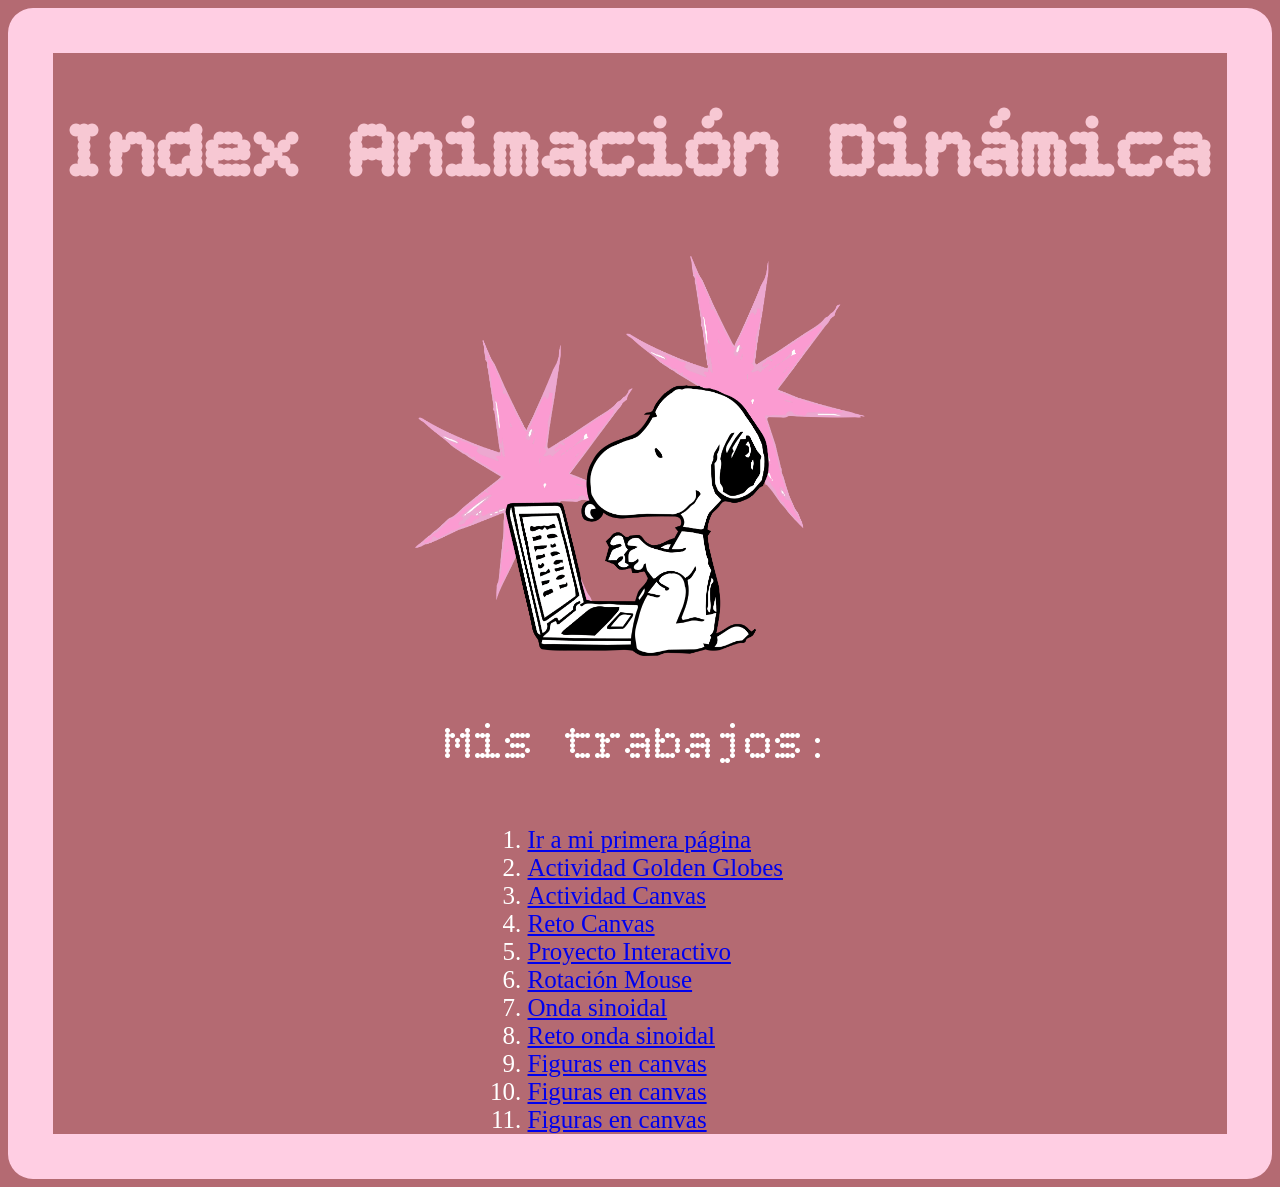
==== index.html @ cec9c843 "Update index.html" ====
<!doctype html>
<html>
 <head>
    <link rel="preconnect" href="https://fonts.googleapis.com">
<link rel="preconnect" href="https://fonts.gstatic.com" crossorigin>
<link href="https://fonts.googleapis.com/css2?family=Bitcount+Single:wght@100..900&display=swap" rel="stylesheet">
   <meta charset="utf-8">
   <title> Index</title>
   <style>
    body {
        background-color: rgb(180, 106, 114);
        font-size: 40px;
        text-align: center;
        border: 45px solid rgb(255, 206, 227);
    border-radius: 25px;
    padding: 2opx;
    }
    h1 {
        font-family: "Bitcount Single", sans-serif;
        color: rgb(247, 200, 211);
        text-align: center;
    }
    p{
        font-family: "Bitcount Single";
        color: white;
        font-size: 50px;
        text-align: center;
    }
    ol {
     margin: 0px auto;
     padding-left: 400px;
     text-align: left;
     max-width: 25em;
     font-size: 25px;
     color: white;
    }
   </style>
 </head>
 <body>
    <h1> Index Animación Dinámica</h1>
    <img src="snoopcomp.png" alt="snoopy" width="450" height="400" >
    <p> Mis trabajos:</p>
    <ol>
        <li><a href="pagina01.html">Ir a mi primera página</a></li> 
         <li><a href="ActGB/pagina2-1.html">Actividad Golden Globes</a></li> 
         <li><a href="A4CANVAS/pagina4-1.html">Actividad Canvas</a></li>
     <li><a href="reto-canvas/pagina-img-animada.html">Reto Canvas</a></li>
      <li><a href="proyecto/07-key-codes.html">Proyecto Interactivo</a></li>
      <li><a href="rotacionMouse/calamouse.html">Rotación Mouse</a></li>
      <li><a href="coseno/coseno.html">Onda sinoidal</a></li>
    <li><a href="reto/retoestrella.html">Reto onda sinoidal</a></li>
     <li><a href="figcanvas/figcanvas.html">Figuras en canvas</a></li>
      <li><a href="canvaspaint/canvaspaint.html">Figuras en canvas</a></li>
      <li><a href="relojact/reloj_gato.html">Figuras en canvas</a></li>


    </ol>
 </body>

</html>
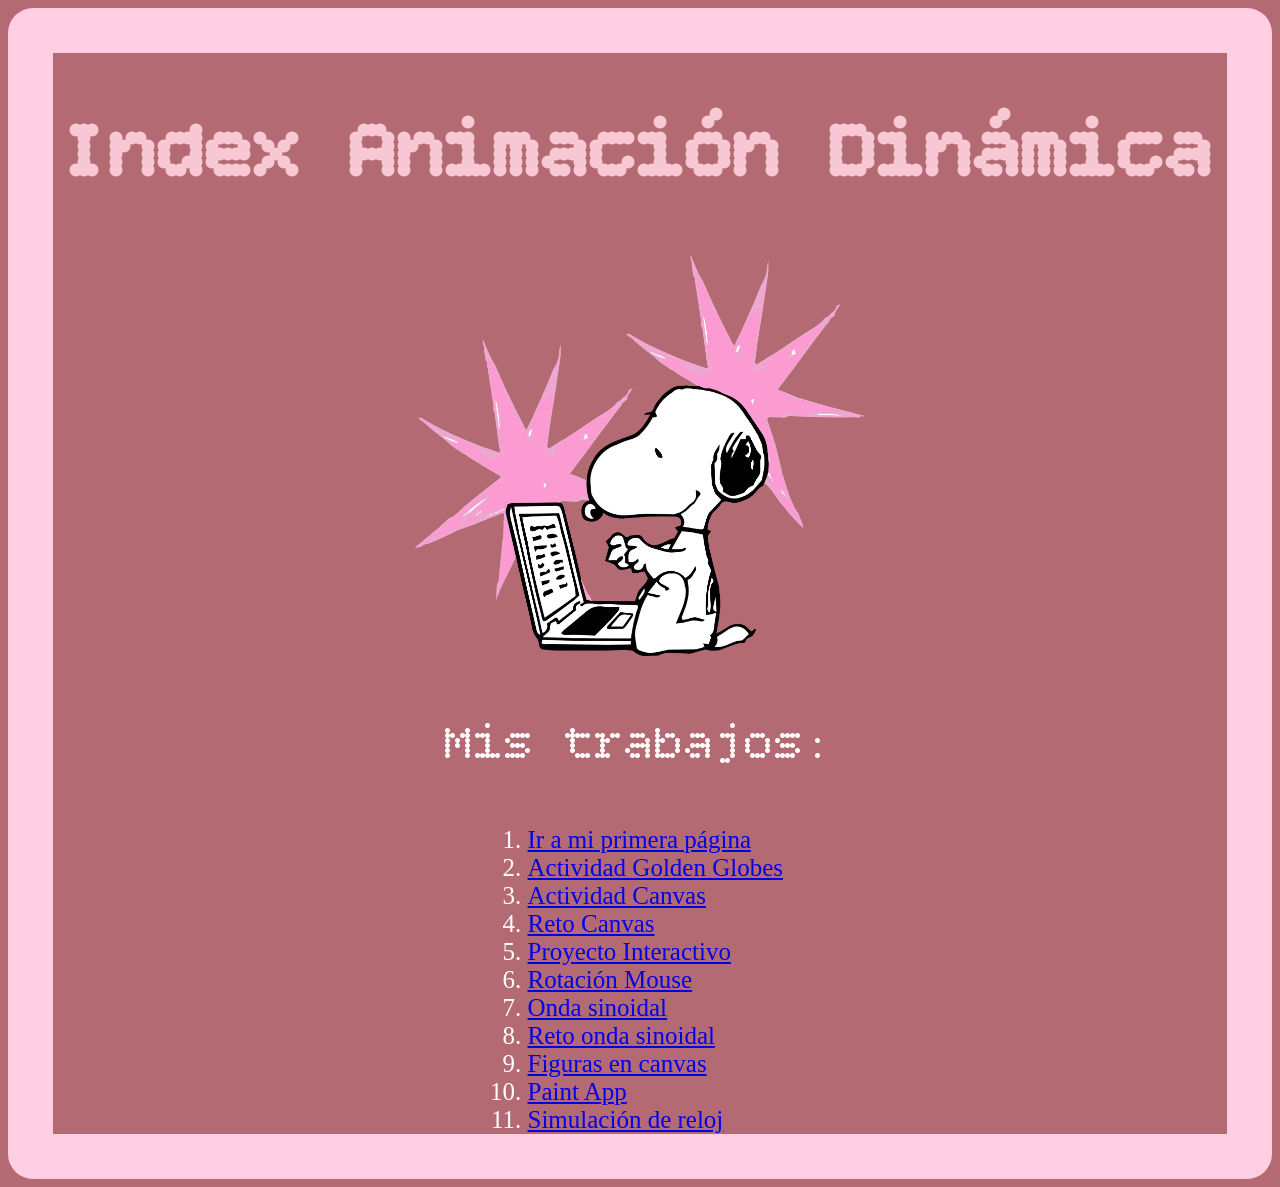
==== commit 4f58126c: "Update index.html" ====
--- a/index.html
+++ b/index.html
@@ -50,8 +50,8 @@
       <li><a href="coseno/coseno.html">Onda sinoidal</a></li>
     <li><a href="reto/retoestrella.html">Reto onda sinoidal</a></li>
      <li><a href="figcanvas/figcanvas.html">Figuras en canvas</a></li>
-      <li><a href="canvaspaint/canvaspaint.html">Figuras en canvas</a></li>
-      <li><a href="relojact/reloj_gato.html">Figuras en canvas</a></li>
+      <li><a href="canvaspaint/canvaspaint.html">Paint App</a></li>
+      <li><a href="relojact/reloj_gato.html">Simulación de reloj</a></li>
 
 
     </ol>
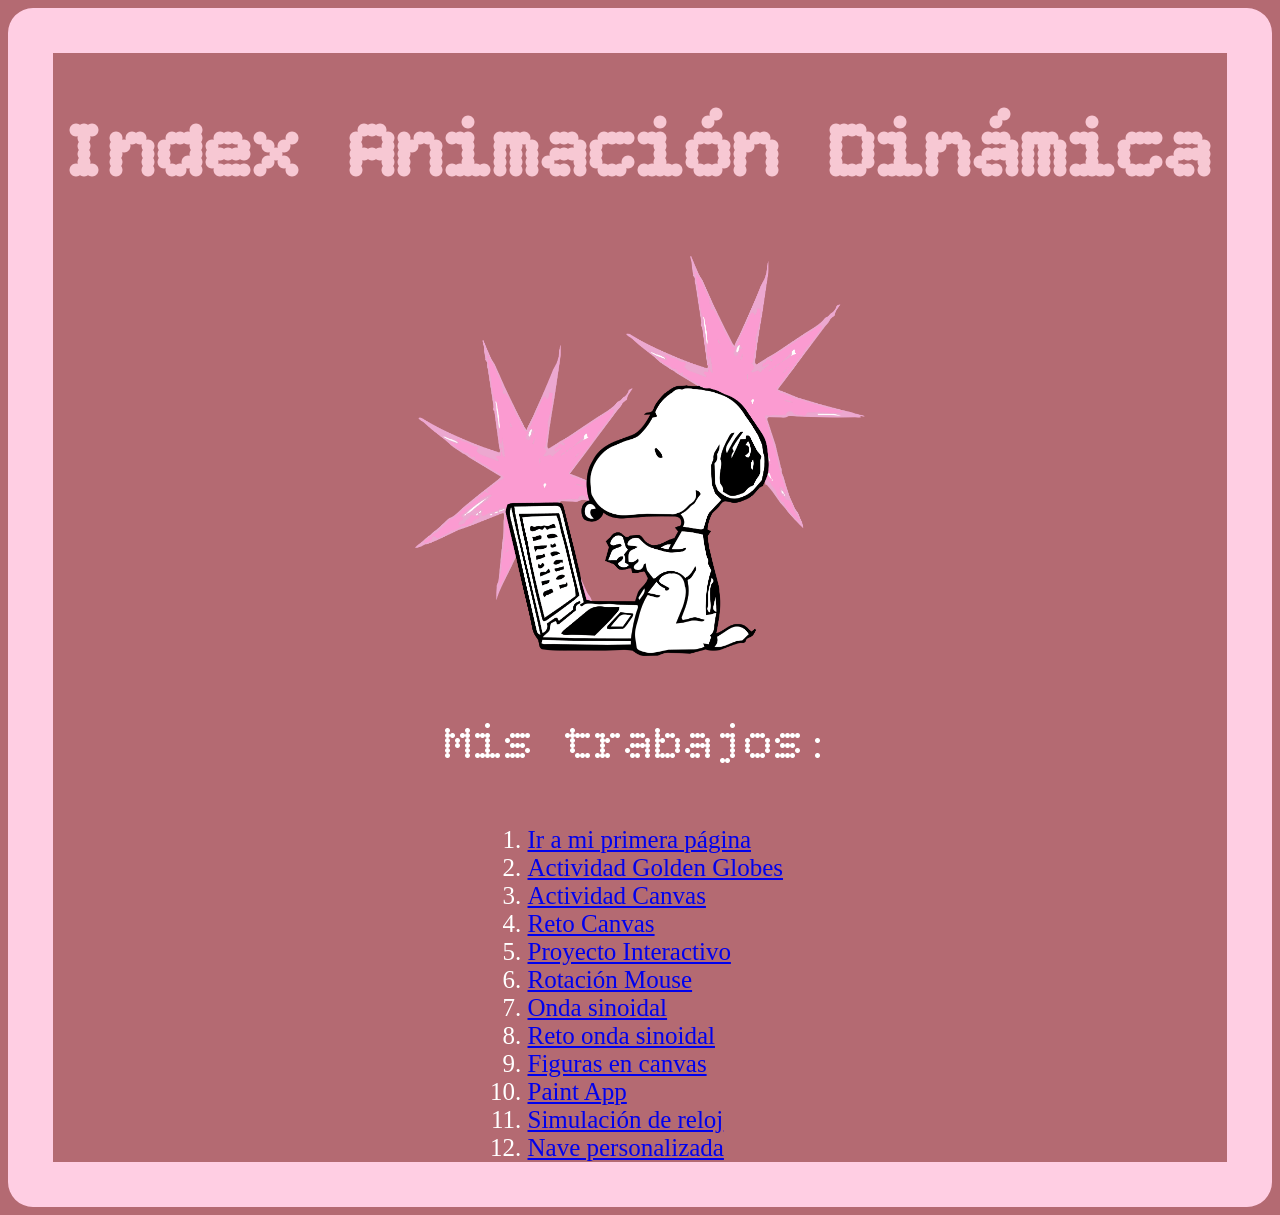
==== commit dee3afc5: "Update index.html" ====
--- a/index.html
+++ b/index.html
@@ -52,6 +52,7 @@
      <li><a href="figcanvas/figcanvas.html">Figuras en canvas</a></li>
       <li><a href="canvaspaint/canvaspaint.html">Paint App</a></li>
       <li><a href="relojact/reloj_gato.html">Simulación de reloj</a></li>
+      <li><a href="Nave/index.html">Nave personalizada</a></li>
 
 
     </ol>
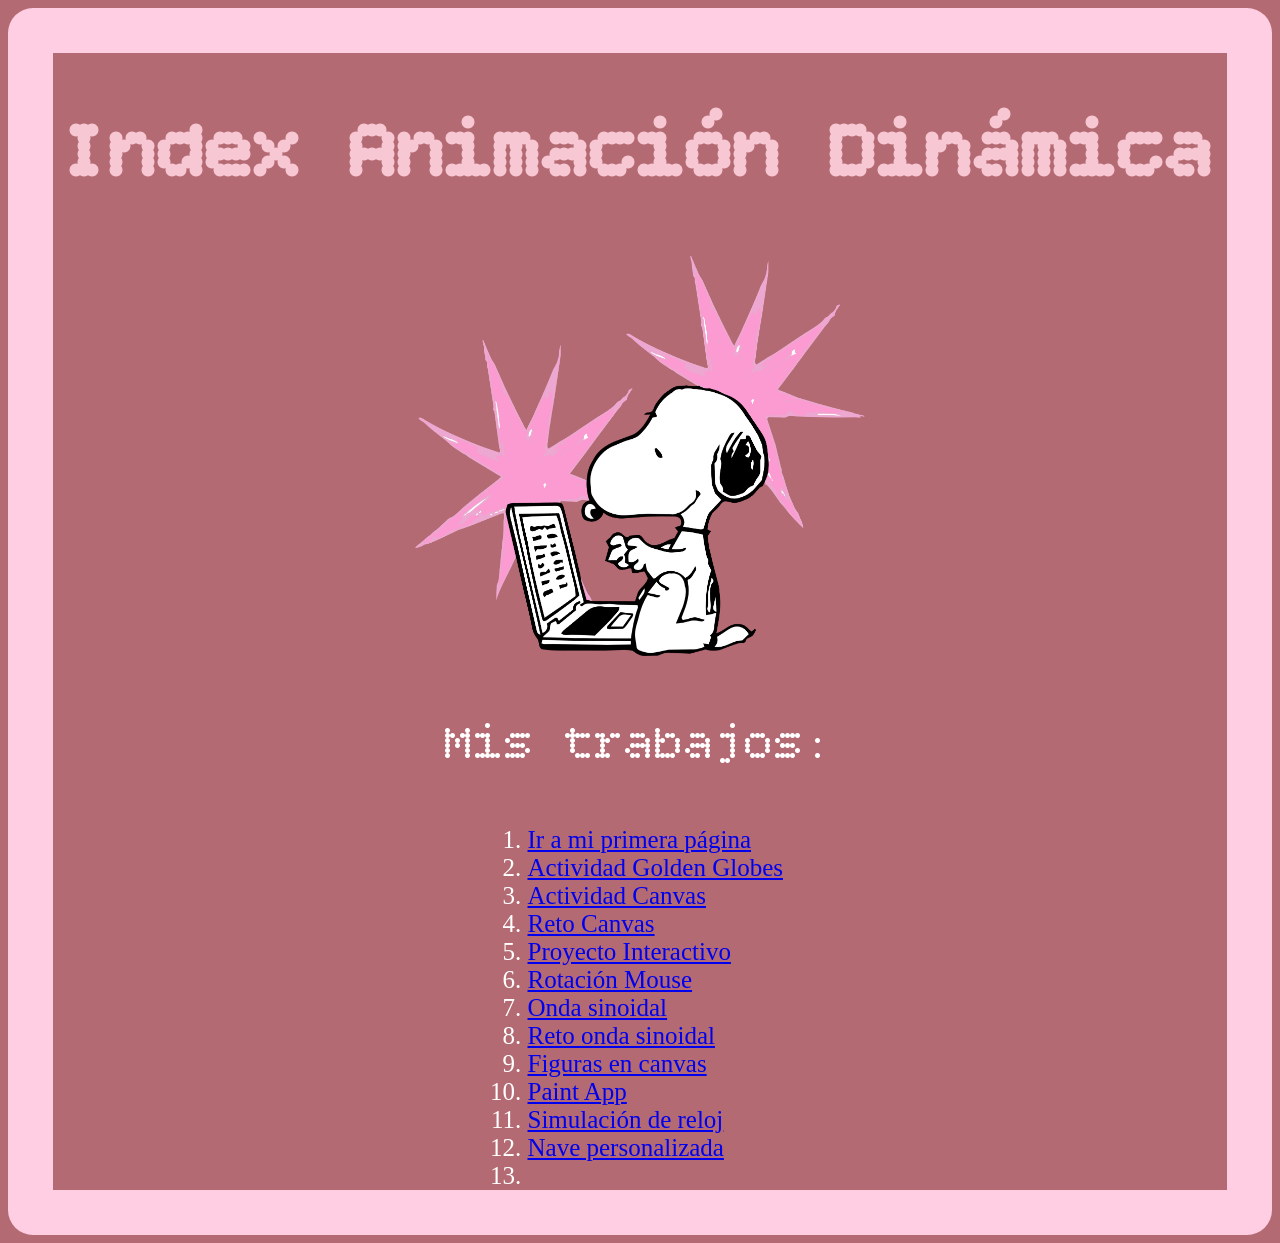
==== commit b52fa972: "Update index.html" ====
--- a/index.html
+++ b/index.html
@@ -53,6 +53,8 @@
       <li><a href="canvaspaint/canvaspaint.html">Paint App</a></li>
       <li><a href="relojact/reloj_gato.html">Simulación de reloj</a></li>
       <li><a href="Nave/index.html">Nave personalizada</a></li>
+      <li><a href="model/index.html"Modelo 3D</a></li>
+
 
 
     </ol>
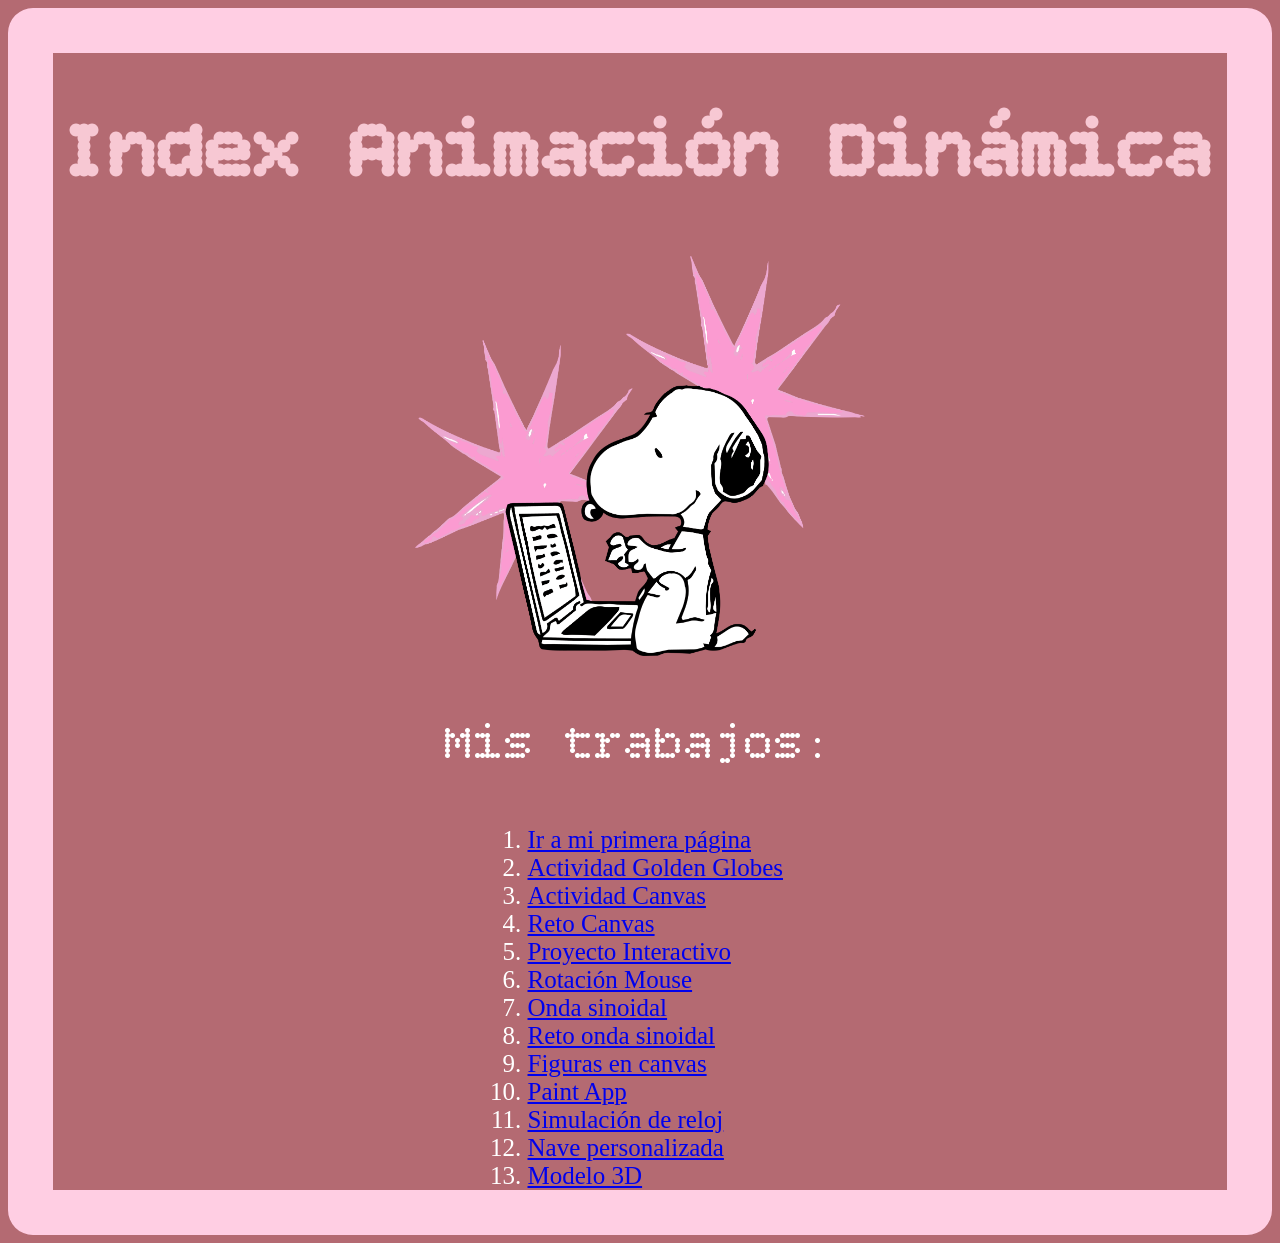
==== commit 9444d1bb: "Update index.html" ====
--- a/index.html
+++ b/index.html
@@ -53,7 +53,7 @@
       <li><a href="canvaspaint/canvaspaint.html">Paint App</a></li>
       <li><a href="relojact/reloj_gato.html">Simulación de reloj</a></li>
       <li><a href="Nave/index.html">Nave personalizada</a></li>
-      <li><a href="model/index.html"Modelo 3D</a></li>
+      <li><a href="model/index.html">Modelo 3D</a></li>
 
 
 
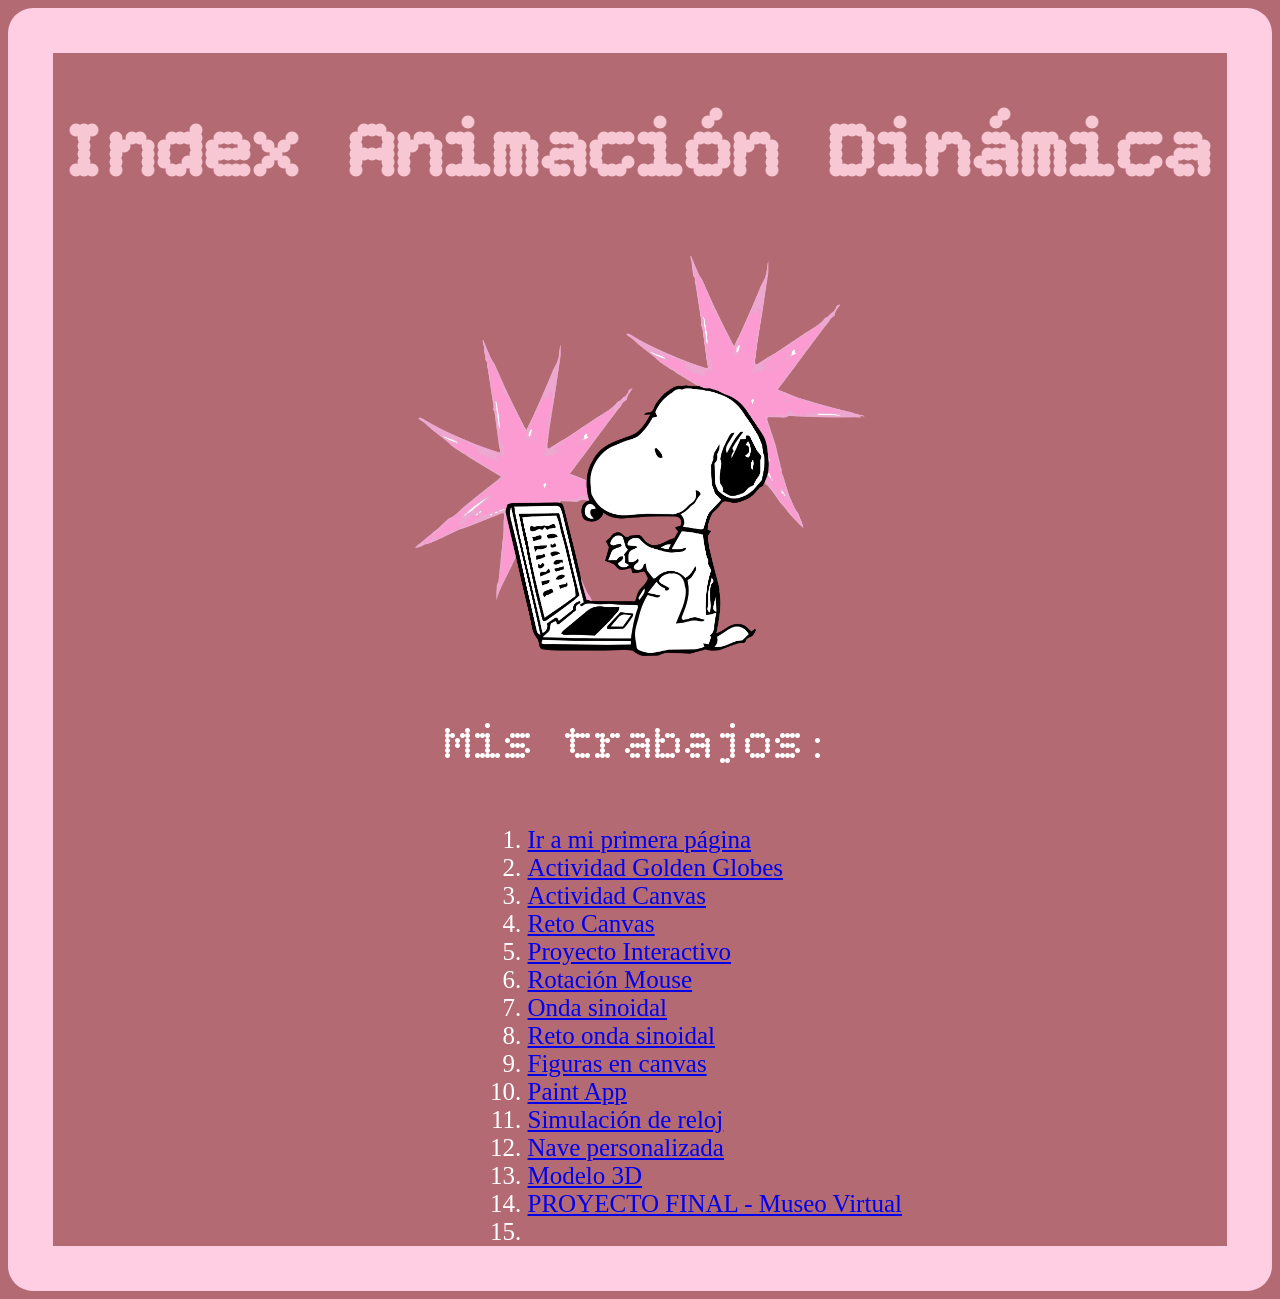
==== commit 352666c0: "Update index.html" ====
--- a/index.html
+++ b/index.html
@@ -54,6 +54,7 @@
       <li><a href="relojact/reloj_gato.html">Simulación de reloj</a></li>
       <li><a href="Nave/index.html">Nave personalizada</a></li>
       <li><a href="model/index.html">Modelo 3D</a></li>
+ <li><a href="https://katrina287439.itch.io/museo-the-little-pony">PROYECTO FINAL - Museo Virtual</a><li>
 
 
 
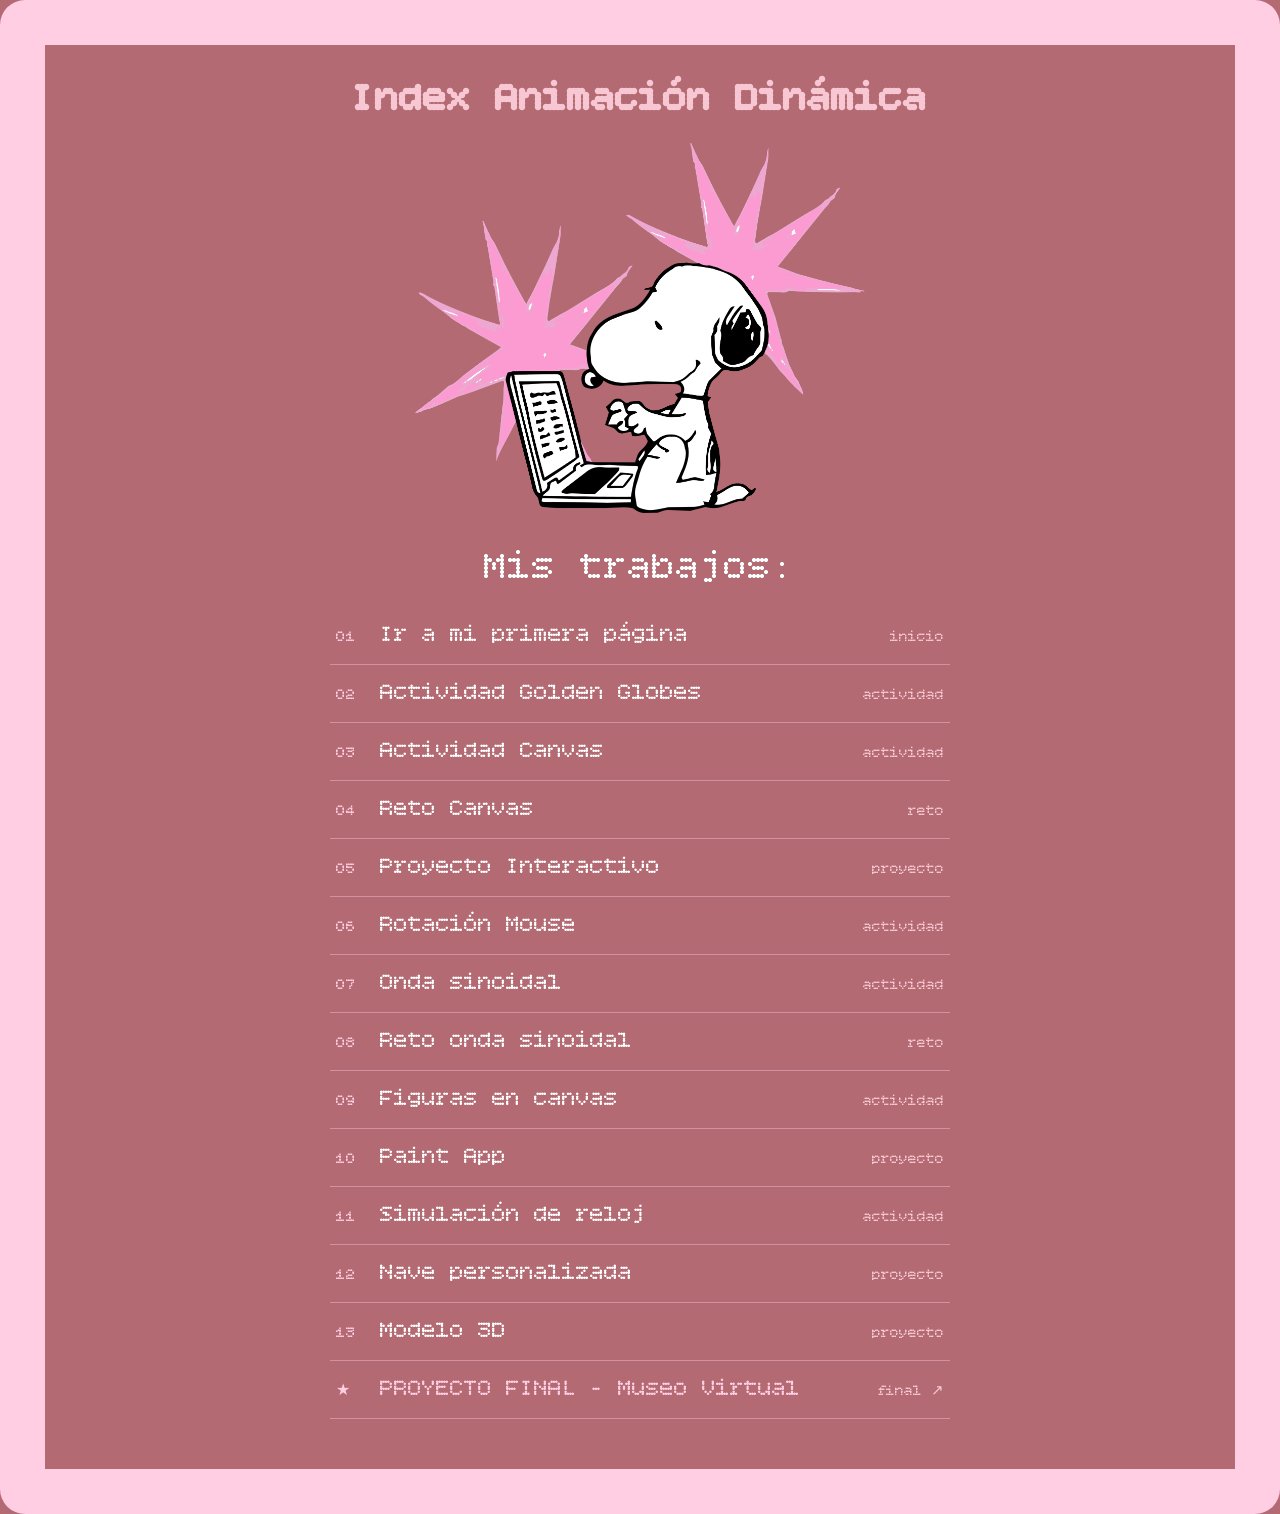
==== commit 9f71cbdd: "Update index.html" ====
--- a/index.html
+++ b/index.html
@@ -1,64 +1,108 @@
 <!doctype html>
-<html>
- <head>
-    <link rel="preconnect" href="https://fonts.googleapis.com">
-<link rel="preconnect" href="https://fonts.gstatic.com" crossorigin>
-<link href="https://fonts.googleapis.com/css2?family=Bitcount+Single:wght@100..900&display=swap" rel="stylesheet">
-   <meta charset="utf-8">
-   <title> Index</title>
-   <style>
+<html lang="es">
+<head>
+  <link rel="preconnect" href="https://fonts.googleapis.com">
+  <link rel="preconnect" href="https://fonts.gstatic.com" crossorigin>
+  <link href="https://fonts.googleapis.com/css2?family=Bitcount+Single:wght@100..900&display=swap" rel="stylesheet">
+  <meta charset="utf-8">
+  <meta name="viewport" content="width=device-width, initial-scale=1">
+  <title>Index</title>
+  <style>
     body {
-        background-color: rgb(180, 106, 114);
-        font-size: 40px;
-        text-align: center;
-        border: 45px solid rgb(255, 206, 227);
-    border-radius: 25px;
-    padding: 2opx;
+      margin: 0;
+      background-color: rgb(180, 106, 114);
+      border: 45px solid rgb(255, 206, 227);
+      border-radius: 25px;
+      padding: 20px;
+      text-align: center;
+      font-family: "Bitcount Single", sans-serif;
+      color: white;
     }
+
     h1 {
-        font-family: "Bitcount Single", sans-serif;
-        color: rgb(247, 200, 211);
-        text-align: center;
+      color: rgb(247, 200, 211);
+      font-size: 40px;
+      margin: 10px 0 20px;
     }
-    p{
-        font-family: "Bitcount Single";
-        color: white;
-        font-size: 50px;
-        text-align: center;
+
+    img {
+      max-width: 100%;
+      height: auto;
     }
-    ol {
-     margin: 0px auto;
-     padding-left: 400px;
-     text-align: left;
-     max-width: 25em;
-     font-size: 25px;
-     color: white;
+
+    h2 {
+      font-size: 40px;
+      font-weight: normal;
+      margin: 25px 0 15px;
     }
-   </style>
- </head>
- <body>
-    <h1> Index Animación Dinámica</h1>
-    <img src="snoopcomp.png" alt="snoopy" width="450" height="400" >
-    <p> Mis trabajos:</p>
-    <ol>
-        <li><a href="pagina01.html">Ir a mi primera página</a></li> 
-         <li><a href="ActGB/pagina2-1.html">Actividad Golden Globes</a></li> 
-         <li><a href="A4CANVAS/pagina4-1.html">Actividad Canvas</a></li>
-     <li><a href="reto-canvas/pagina-img-animada.html">Reto Canvas</a></li>
-      <li><a href="proyecto/07-key-codes.html">Proyecto Interactivo</a></li>
-      <li><a href="rotacionMouse/calamouse.html">Rotación Mouse</a></li>
-      <li><a href="coseno/coseno.html">Onda sinoidal</a></li>
-    <li><a href="reto/retoestrella.html">Reto onda sinoidal</a></li>
-     <li><a href="figcanvas/figcanvas.html">Figuras en canvas</a></li>
-      <li><a href="canvaspaint/canvaspaint.html">Paint App</a></li>
-      <li><a href="relojact/reloj_gato.html">Simulación de reloj</a></li>
-      <li><a href="Nave/index.html">Nave personalizada</a></li>
-      <li><a href="model/index.html">Modelo 3D</a></li>
- <li><a href="https://katrina287439.itch.io/museo-the-little-pony">PROYECTO FINAL - Museo Virtual</a><li>
 
+    .lista {
+      max-width: 620px;
+      margin: 0 auto 30px;
+      text-align: left;
+    }
 
+    .lista a {
+      display: flex;
+      align-items: baseline;
+      gap: 18px;
+      padding: 14px 6px;
+      border-bottom: 1px solid rgba(255, 206, 227, 0.4);
+      color: white;
+      text-decoration: none;
+      font-size: 24px;
+      transition: padding-left 0.2s, color 0.2s;
+    }
 
-    </ol>
- </body>
+    .lista a:hover {
+      padding-left: 16px;
+      color: rgb(255, 206, 227);
+    }
 
+    .num {
+      font-size: 16px;
+      color: rgb(255, 206, 227);
+      min-width: 26px;
+    }
+
+    .nombre { flex: 1; }
+
+    .tipo {
+      font-size: 15px;
+      color: rgb(247, 200, 211);
+    }
+
+    .final .nombre { color: rgb(255, 206, 227); }
+
+    @media (max-width: 600px) {
+      body { border-width: 15px; padding: 10px; }
+      h1 { font-size: 28px; }
+      h2 { font-size: 30px; }
+      .lista a { font-size: 20px; gap: 12px; }
+    }
+  </style>
+</head>
+<body>
+  <h1>Index Animación Dinámica</h1>
+  <img src="snoopcomp.png" alt="snoopy" width="450" height="400">
+
+  <h2>Mis trabajos:</h2>
+
+  <div class="lista">
+    <a href="pagina01.html"><span class="num">01</span><span class="nombre">Ir a mi primera página</span><span class="tipo">inicio</span></a>
+    <a href="ActGB/pagina2-1.html"><span class="num">02</span><span class="nombre">Actividad Golden Globes</span><span class="tipo">actividad</span></a>
+    <a href="A4CANVAS/pagina4-1.html"><span class="num">03</span><span class="nombre">Actividad Canvas</span><span class="tipo">actividad</span></a>
+    <a href="reto-canvas/pagina-img-animada.html"><span class="num">04</span><span class="nombre">Reto Canvas</span><span class="tipo">reto</span></a>
+    <a href="proyecto/07-key-codes.html"><span class="num">05</span><span class="nombre">Proyecto Interactivo</span><span class="tipo">proyecto</span></a>
+    <a href="rotacionMouse/calamouse.html"><span class="num">06</span><span class="nombre">Rotación Mouse</span><span class="tipo">actividad</span></a>
+    <a href="coseno/coseno.html"><span class="num">07</span><span class="nombre">Onda sinoidal</span><span class="tipo">actividad</span></a>
+    <a href="reto/retoestrella.html"><span class="num">08</span><span class="nombre">Reto onda sinoidal</span><span class="tipo">reto</span></a>
+    <a href="figcanvas/figcanvas.html"><span class="num">09</span><span class="nombre">Figuras en canvas</span><span class="tipo">actividad</span></a>
+    <a href="canvaspaint/canvaspaint.html"><span class="num">10</span><span class="nombre">Paint App</span><span class="tipo">proyecto</span></a>
+    <a href="relojact/reloj_gato.html"><span class="num">11</span><span class="nombre">Simulación de reloj</span><span class="tipo">actividad</span></a>
+    <a href="Nave/index.html"><span class="num">12</span><span class="nombre">Nave personalizada</span><span class="tipo">proyecto</span></a>
+    <a href="model/index.html"><span class="num">13</span><span class="nombre">Modelo 3D</span><span class="tipo">proyecto</span></a>
+    <a class="final" href="https://katrina287439.itch.io/museo-the-little-pony" target="_blank" rel="noopener"><span class="num">★</span><span class="nombre">PROYECTO FINAL - Museo Virtual</span><span class="tipo">final ↗</span></a>
+  </div>
+</body>
 </html>
